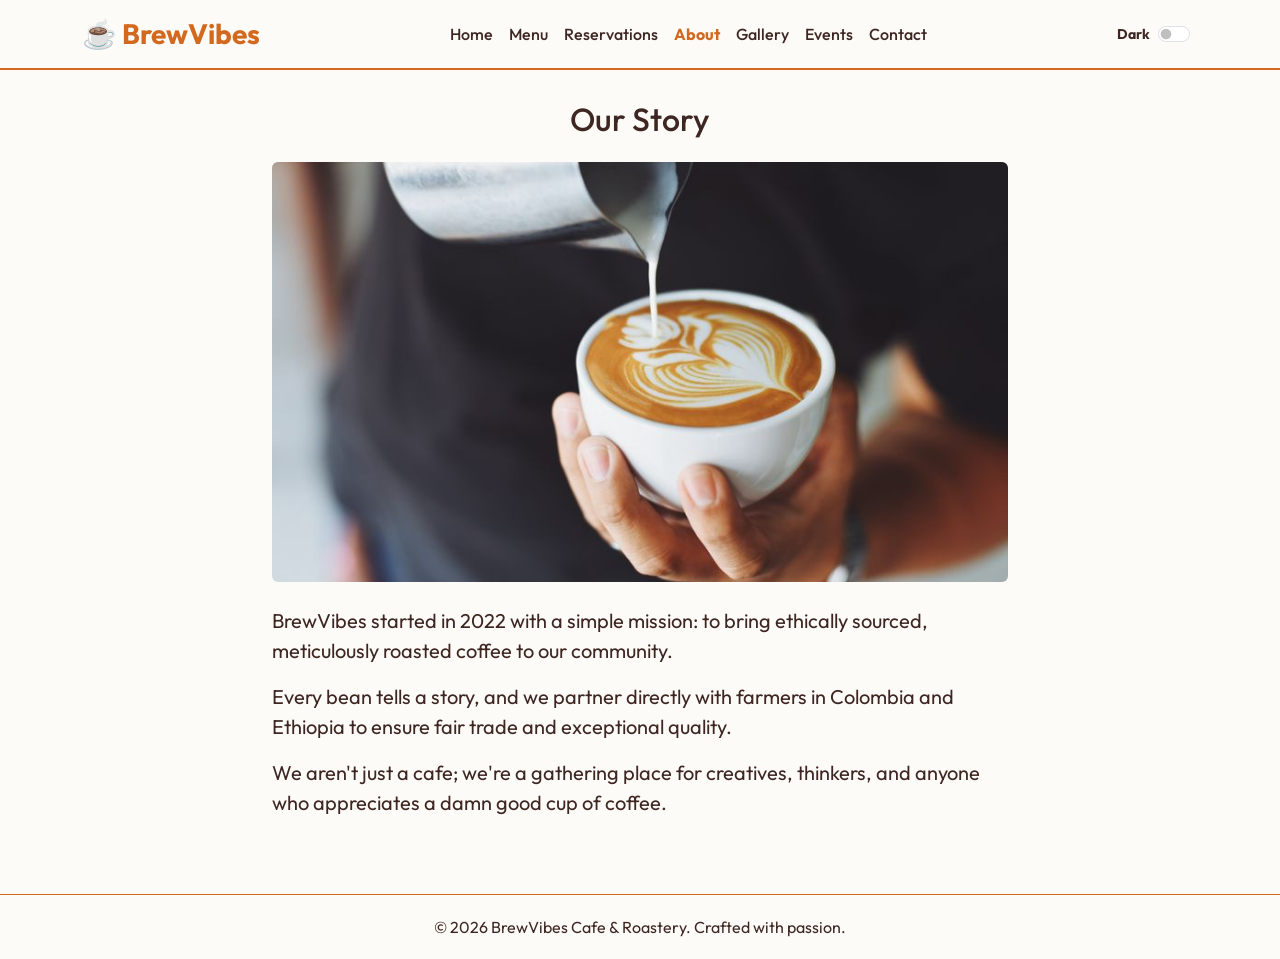
==== about.html @ 3d9e4dc1 "feat: expand navbar to include Gallery and Events links on all pages" ====
<!DOCTYPE html>
<html lang="en" data-theme="light">
<head>
    <meta charset="UTF-8">
    <meta name="viewport" content="width=device-width, initial-scale=1.0">
    <title>About Us | BrewVibes Cafe</title>
    <link href="https://cdn.jsdelivr.net/npm/bootstrap@5.3.0/dist/css/bootstrap.min.css" rel="stylesheet">
    <link href="https://fonts.googleapis.com/css2?family=Outfit:wght@300;400;600;700&display=swap" rel="stylesheet">
    <link rel="stylesheet" href="css/style.css">
</head>
<body>
    <nav class="navbar navbar-expand-lg sticky-top">
        <div class="container">
            <a class="navbar-brand fw-bold fs-3" href="index.html" style="color: var(--primary-color);">&#9749; BrewVibes</a>
            <button class="navbar-toggler" type="button" data-bs-toggle="collapse" data-bs-target="#navbarNav">
                <span class="navbar-toggler-icon"></span>
            </button>
            <div class="collapse navbar-collapse" id="navbarNav">
                <ul class="navbar-nav mx-auto">
                    <li class="nav-item"><a class="nav-link" href="index.html">Home</a></li>
                    <li class="nav-item"><a class="nav-link" href="menu.html">Menu</a></li>
                    <li class="nav-item"><a class="nav-link" href="reservations.html">Reservations</a></li>
                    <li class="nav-item"><a class="nav-link active" href="about.html">About</a></li>
                    <li class="nav-item"><a class="nav-link" href="gallery.html">Gallery</a></li>
                    <li class="nav-item"><a class="nav-link" href="events.html">Events</a></li>
                    <li class="nav-item"><a class="nav-link" href="contact.html">Contact</a></li>
                </ul>
                <div class="d-flex align-items-center ms-3">
                    <span class="me-2 small fw-bold">Dark</span>
                    <div class="form-check form-switch mb-0">
                        <input class="form-check-input" type="checkbox" id="theme-toggle">
                    </div>
                </div>
            </div>
        </div>
    </nav>
    <div class="container" style="margin-top:30px; min-height:75vh;">
        <div class="row justify-content-center">
            <div class="col-lg-8">
                <h2 class="text-center mb-4">Our Story</h2>
                <img src="images/roasting.jpg" class="img-fluid rounded mb-4 w-100" alt="Coffee Roasting" style="max-height:420px; object-fit:cover;">
                <p class="fs-5">BrewVibes started in 2022 with a simple mission: to bring ethically sourced, meticulously roasted coffee to our community.</p>
                <p class="fs-5">Every bean tells a story, and we partner directly with farmers in Colombia and Ethiopia to ensure fair trade and exceptional quality.</p>
                <p class="fs-5">We aren&#39;t just a cafe; we&#39;re a gathering place for creatives, thinkers, and anyone who appreciates a damn good cup of coffee.</p>
            </div>
        </div>
    </div>
    <footer class="footer text-center">
        <div class="container">
            <p class="mb-0">&copy; 2026 BrewVibes Cafe &amp; Roastery. Crafted with passion.</p>
        </div>
    </footer>
    <script src="https://cdn.jsdelivr.net/npm/bootstrap@5.3.0/dist/js/bootstrap.bundle.min.js"></script>
    <script src="js/main.js"></script>
</body>
</html>
---- css/style.css ----
:root {
  --primary-color: #d2691e;
  --bg-color: #fdfbf7;
  --text-color: #3e2723;
  --card-bg: #ffffff;
  --nav-bg: #fdfbf7;
}

[data-theme="dark"] {
  --primary-color: #ffb74d;
  --bg-color: #2e1d16;
  --text-color: #f5f5f5;
  --card-bg: #3e2723;
  --nav-bg: #2e1d16;
}

body {
  background-color: var(--bg-color);
  color: var(--text-color);
  font-family: 'Outfit', sans-serif;
  transition: background-color 0.3s, color 0.3s;
}

.navbar {
  background-color: var(--nav-bg);
  border-bottom: 2px solid var(--primary-color);
}

.nav-link {
  color: var(--text-color) !important;
  font-weight: 500;
}

.nav-link.active {
  color: var(--primary-color) !important;
  font-weight: bold;
}

.hero {
  background: url('../images/hero.jpg') center/cover no-repeat;
  min-height: 480px;
  border-radius: 15px;
  margin-top: 20px;
  display: flex;
  align-items: center;
  justify-content: center;
  text-align: center;
  color: white;
  text-shadow: 2px 2px 6px rgba(0,0,0,0.6);
  padding: 60px 20px;
}

/* Cards */
.card {
  background-color: var(--card-bg);
  border: none;
  border-radius: 12px;
  box-shadow: 0 4px 15px rgba(0,0,0,0.07);
  transition: transform 0.25s ease, box-shadow 0.25s ease;
  color: var(--text-color);
}

.card:hover {
  transform: translateY(-6px);
  box-shadow: 0 8px 25px rgba(0,0,0,0.12);
}

/* Menu images */
.menu-img {
  width: 100%;
  height: 220px;
  object-fit: cover;
  border-radius: 12px 12px 0 0;
}

/* Filter buttons */
.filter-btn {
  border-color: var(--primary-color);
  color: var(--primary-color);
}

.filter-btn.active,
.filter-btn:hover {
  background-color: var(--primary-color);
  color: #fff;
  border-color: var(--primary-color);
}

/* Testimonials Carousel */
.carousel-container {
  position: relative;
  background: var(--card-bg);
  border-radius: 12px;
  padding: 50px 60px;
  text-align: center;
  box-shadow: 0 4px 15px rgba(0,0,0,0.07);
}
.carousel-slide { display: none; animation: fadeIn 0.4s ease; }
.carousel-slide.active { display: block; }
@keyframes fadeIn { from { opacity: 0; } to { opacity: 1; } }
.carousel-btn {
  position: absolute;
  top: 50%;
  transform: translateY(-50%);
  background: none;
  border: none;
  font-size: 1.8rem;
  color: var(--primary-color);
  cursor: pointer;
}
.prev-btn { left: 12px; }
.next-btn { right: 12px; }

/* Form validation */
.is-invalid { border-color: #dc3545 !important; }
.error-msg { color: #dc3545; font-size: 0.8em; display: none; margin-top: 4px; }
.is-invalid + .error-msg { display: block; }

.footer {
  margin-top: 60px;
  padding: 20px 0;
  border-top: 1px solid var(--primary-color);
}
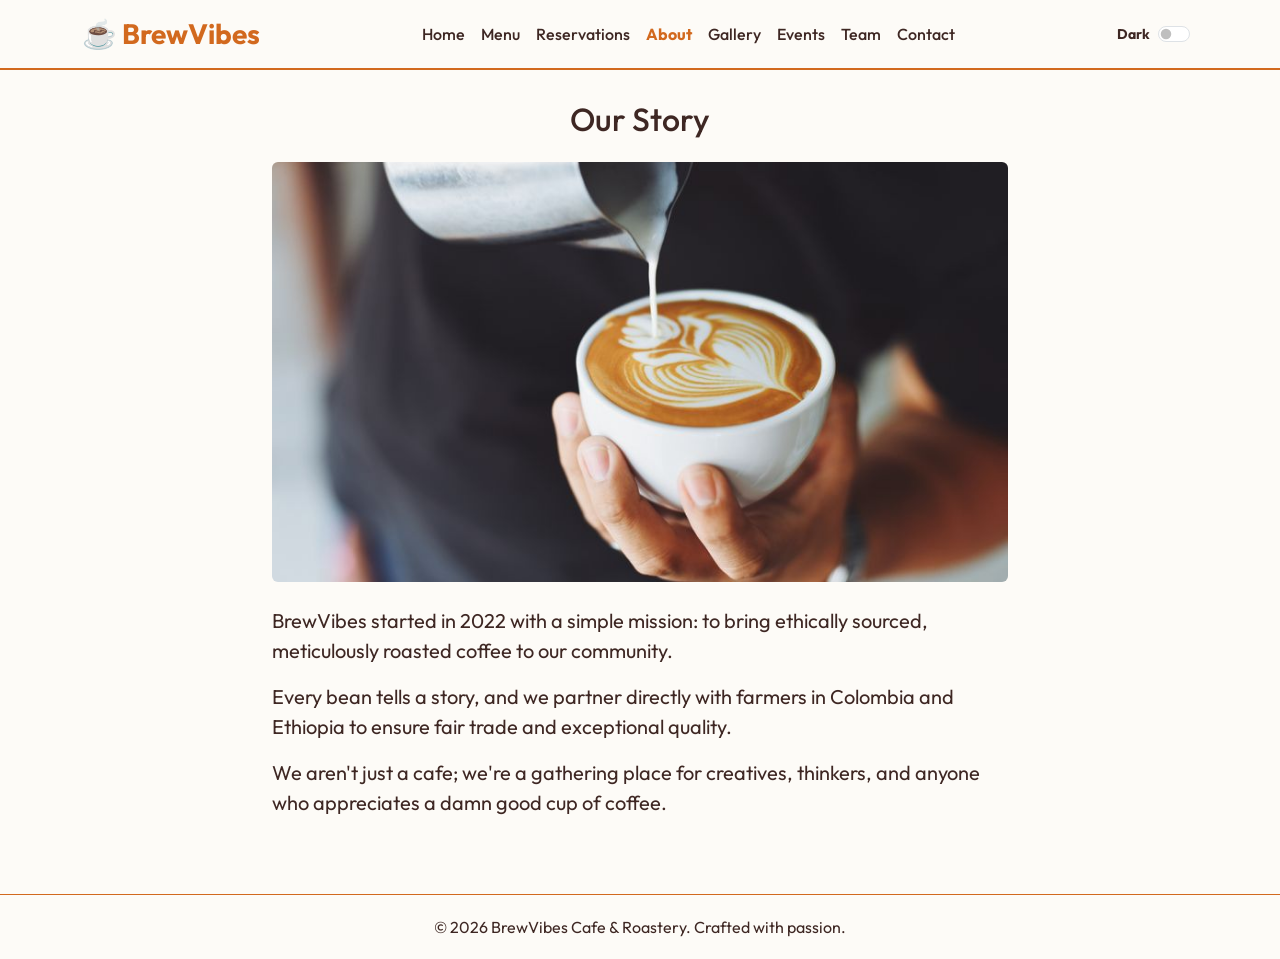
==== commit c5fdf990: "feat: add Team link to navbar on all existing pages" ====
--- a/about.html
+++ b/about.html
@@ -23,6 +23,7 @@
                     <li class="nav-item"><a class="nav-link active" href="about.html">About</a></li>
                     <li class="nav-item"><a class="nav-link" href="gallery.html">Gallery</a></li>
                     <li class="nav-item"><a class="nav-link" href="events.html">Events</a></li>
+                    <li class="nav-item"><a class="nav-link" href="team.html">Team</a></li>
                     <li class="nav-item"><a class="nav-link" href="contact.html">Contact</a></li>
                 </ul>
                 <div class="d-flex align-items-center ms-3">
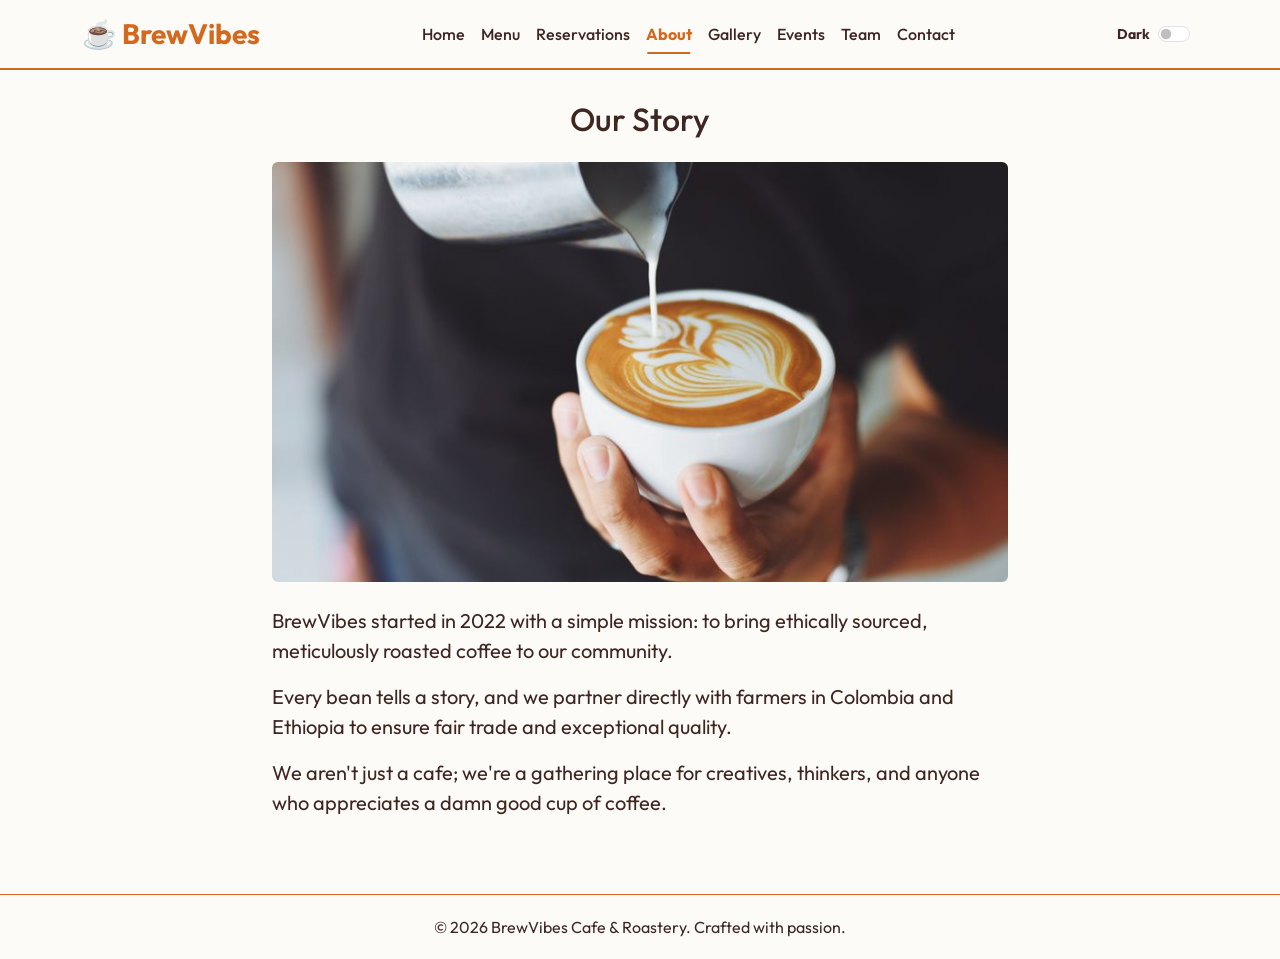
==== commit f0929f4b: "fix: resolve duplicate navbar in gallery and missing links in events" ====
--- a/about.html
+++ b/about.html
@@ -3,16 +3,18 @@
 <head>
     <meta charset="UTF-8">
     <meta name="viewport" content="width=device-width, initial-scale=1.0">
+    <meta name="description" content="Explore BrewVibes Cafe & Roastery. Check out our menu, book a table, or learn about our story.">
     <title>About Us | BrewVibes Cafe</title>
     <link href="https://cdn.jsdelivr.net/npm/bootstrap@5.3.0/dist/css/bootstrap.min.css" rel="stylesheet">
     <link href="https://fonts.googleapis.com/css2?family=Outfit:wght@300;400;600;700&display=swap" rel="stylesheet">
+    <link rel="icon" type="image/svg+xml" href="images/favicon.svg">
     <link rel="stylesheet" href="css/style.css">
 </head>
 <body>
     <nav class="navbar navbar-expand-lg sticky-top">
         <div class="container">
-            <a class="navbar-brand fw-bold fs-3" href="index.html" style="color: var(--primary-color);">&#9749; BrewVibes</a>
-            <button class="navbar-toggler" type="button" data-bs-toggle="collapse" data-bs-target="#navbarNav">
+            <a class="navbar-brand fw-bold fs-3" href="index.html" style="color: var(--primary-color);">☕ BrewVibes</a>
+            <button class="navbar-toggler" type="button" data-bs-toggle="collapse" data-bs-target="#navbarNav" aria-label="Toggle navigation">
                 <span class="navbar-toggler-icon"></span>
             </button>
             <div class="collapse navbar-collapse" id="navbarNav">
@@ -29,7 +31,7 @@
                 <div class="d-flex align-items-center ms-3">
                     <span class="me-2 small fw-bold">Dark</span>
                     <div class="form-check form-switch mb-0">
-                        <input class="form-check-input" type="checkbox" id="theme-toggle">
+                        <input class="form-check-input" type="checkbox" id="theme-toggle" aria-label="Toggle Dark Mode">
                     </div>
                 </div>
             </div>
@@ -51,6 +53,7 @@
             <p class="mb-0">&copy; 2026 BrewVibes Cafe &amp; Roastery. Crafted with passion.</p>
         </div>
     </footer>
+    <button id="scrollTopBtn" aria-label="Scroll to top">&#8679;</button>
     <script src="https://cdn.jsdelivr.net/npm/bootstrap@5.3.0/dist/js/bootstrap.bundle.min.js"></script>
     <script src="js/main.js"></script>
 </body>
--- a/css/style.css
+++ b/css/style.css
@@ -121,3 +121,90 @@
   padding: 20px 0;
   border-top: 1px solid var(--primary-color);
 }
+
+/* Custom Text Selection */
+::selection {
+  background-color: var(--primary-color);
+  color: white;
+}
+
+/* Custom Scrollbar */
+::-webkit-scrollbar {
+  width: 10px;
+}
+::-webkit-scrollbar-track {
+  background: var(--bg-color);
+}
+::-webkit-scrollbar-thumb {
+  background: var(--primary-color);
+  border-radius: 5px;
+}
+::-webkit-scrollbar-thumb:hover {
+  background: #a0522d;
+}
+
+/* Responsive Typography */
+@media (max-width: 768px) {
+  .display-3 {
+    font-size: 2.5rem;
+  }
+  .hero {
+    padding: 40px 15px;
+  }
+}
+
+/* Smooth Scrolling */
+html {
+  scroll-behavior: smooth;
+}
+
+/* Scroll To Top Button */
+#scrollTopBtn {
+  position: fixed;
+  bottom: 28px;
+  right: 28px;
+  display: none;
+  width: 44px;
+  height: 44px;
+  border-radius: 50%;
+  background-color: var(--primary-color);
+  color: white;
+  border: none;
+  font-size: 1.3rem;
+  cursor: pointer;
+  box-shadow: 0 4px 14px rgba(0,0,0,0.25);
+  z-index: 999;
+  transition: opacity 0.3s;
+}
+#scrollTopBtn:hover { opacity: 0.85; }
+
+/* Nav link underline slide animation */
+.nav-link {
+  position: relative;
+}
+.nav-link::after {
+  content: '';
+  position: absolute;
+  width: 0;
+  height: 2px;
+  bottom: 0;
+  left: 50%;
+  transform: translateX(-50%);
+  background-color: var(--primary-color);
+  transition: width 0.3s ease;
+}
+.nav-link:hover::after,
+.nav-link.active::after {
+  width: 70%;
+}
+
+/* Card fade-in animation */
+.fade-in-card {
+  opacity: 0;
+  transform: translateY(20px);
+  transition: opacity 0.5s ease, transform 0.5s ease;
+}
+.fade-in-card.visible {
+  opacity: 1;
+  transform: translateY(0);
+}
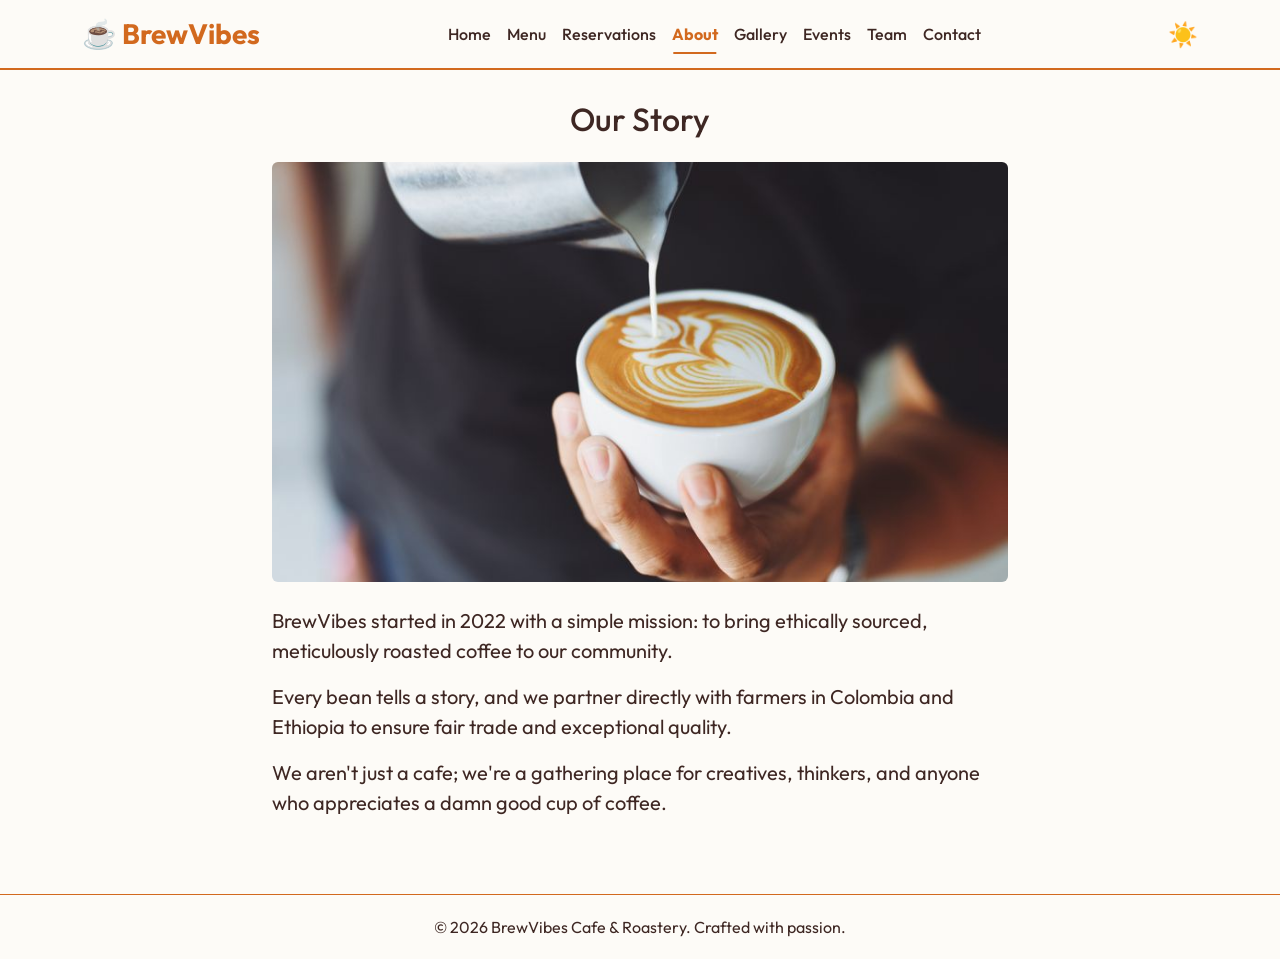
==== commit 69724930: "feat: replace dark mode toggle switch with sun/moon icon across all pages" ====
--- a/about.html
+++ b/about.html
@@ -29,10 +29,7 @@
                     <li class="nav-item"><a class="nav-link" href="contact.html">Contact</a></li>
                 </ul>
                 <div class="d-flex align-items-center ms-3">
-                    <span class="me-2 small fw-bold">Dark</span>
-                    <div class="form-check form-switch mb-0">
-                        <input class="form-check-input" type="checkbox" id="theme-toggle" aria-label="Toggle Dark Mode">
-                    </div>
+                    <button id="theme-toggle" class="btn border-0 fs-4 p-0" aria-label="Toggle Dark Mode" style="background:transparent;">☀️</button>
                 </div>
             </div>
         </div>
